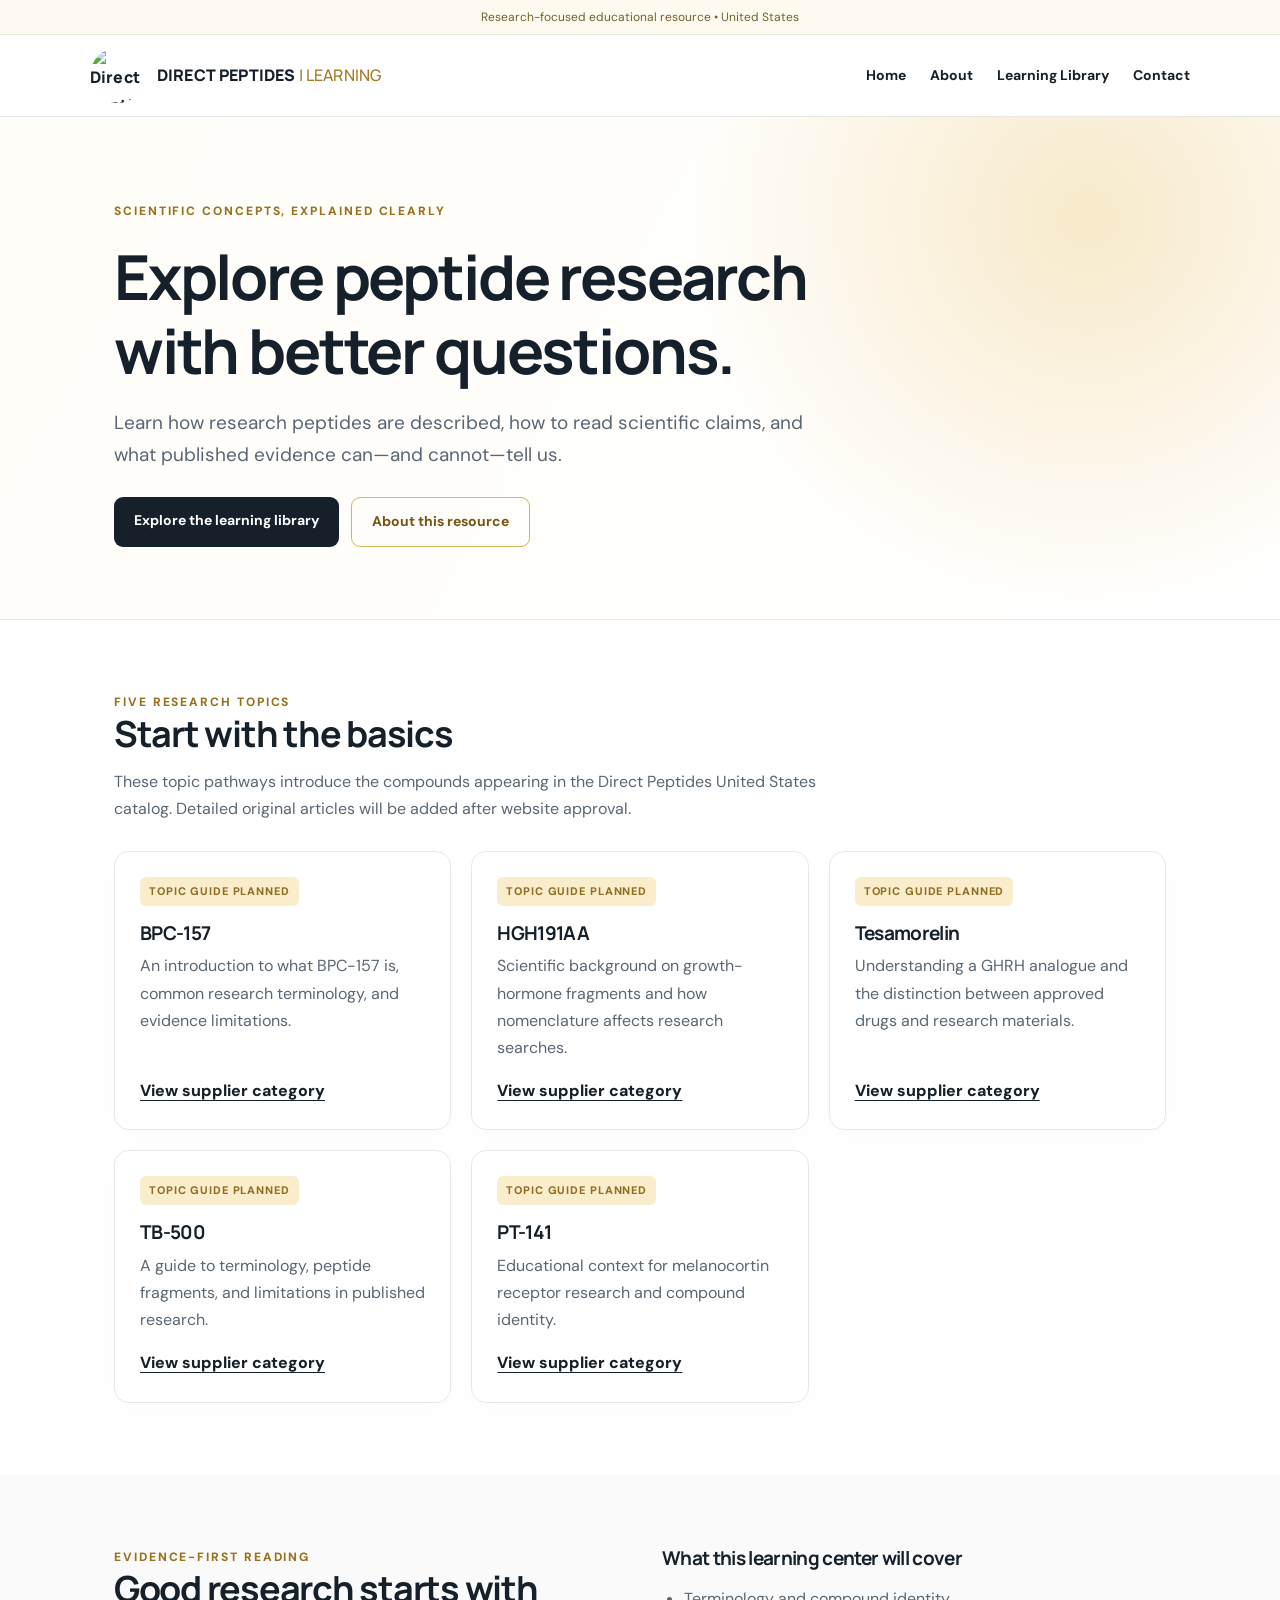
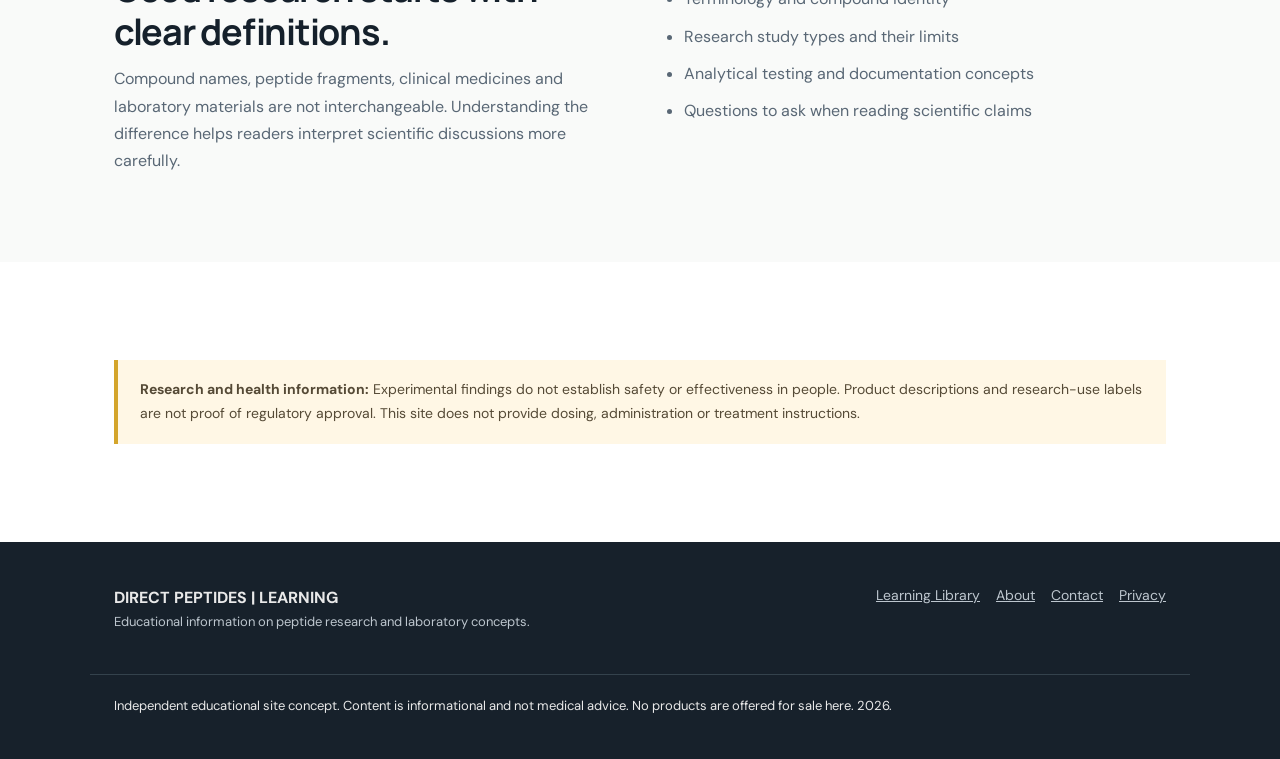
==== index.html @ 6fef6905 "Add files via upload" ====
<!doctype html><html lang="en"><head><meta charset="utf-8"><meta name="viewport" content="width=device-width, initial-scale=1"><title>Direct Peptides Learning Center | Peptide Research Education</title><meta name="description" content="A clear educational resource covering peptide research terminology, evidence limits, and scientific reading basics."><meta name="robots" content="index,follow"><link rel="icon" href="assets/direct-peptides-circle-400.png"><link rel="stylesheet" href="styles.css"></head><body><div class="top">Research-focused educational resource • United States</div><header><div class="wrap nav"><a class="brand" href="index.html"><img src="assets/direct-peptides-circle-400.png" width="55" height="55" alt="Direct Peptides circular logo"><span>DIRECT PEPTIDES <span style="font-weight:500;color:#a47b24">| LEARNING</span></span></a><button class="hamb" data-menu aria-label="Toggle navigation" aria-expanded="false">Menu ☰</button><nav class="links" data-nav aria-label="Main navigation"><a href="index.html">Home</a><a href="about.html">About</a><a href="library.html">Learning Library</a><a href="contact.html">Contact</a></nav></div></header><main><section class="hero"><div class="wrap"><div class="eyebrow">Scientific concepts, explained clearly</div><h1>Explore peptide research with better questions.</h1><p class="lead">Learn how research peptides are described, how to read scientific claims, and what published evidence can—and cannot—tell us.</p><div class="actions"><a class="btn" href="library.html">Explore the learning library</a><a class="btn outline" href="about.html">About this resource</a></div></div></section><section class="section"><div class="wrap"><div class="intro"><div class="eyebrow">Five research topics</div><h2>Start with the basics</h2><p>These topic pathways introduce the compounds appearing in the Direct Peptides United States catalog. Detailed original articles will be added after website approval.</p></div><div class="grid"><article class="card"><span class="tag">Topic guide planned</span><h3>BPC-157</h3><p>An introduction to what BPC-157 is, common research terminology, and evidence limitations.</p><a href="https://united-states.direct-peptides.com/bpc-157-category/" rel="nofollow noopener" target="_blank">View supplier category</a></article><article class="card"><span class="tag">Topic guide planned</span><h3>HGH191AA</h3><p>Scientific background on growth-hormone fragments and how nomenclature affects research searches.</p><a href="https://united-states.direct-peptides.com/hgh191aa-category/" rel="nofollow noopener" target="_blank">View supplier category</a></article><article class="card"><span class="tag">Topic guide planned</span><h3>Tesamorelin</h3><p>Understanding a GHRH analogue and the distinction between approved drugs and research materials.</p><a href="https://united-states.direct-peptides.com/tesamorelin-category/" rel="nofollow noopener" target="_blank">View supplier category</a></article><article class="card"><span class="tag">Topic guide planned</span><h3>TB-500</h3><p>A guide to terminology, peptide fragments, and limitations in published research.</p><a href="https://united-states.direct-peptides.com/tb-500-category/" rel="nofollow noopener" target="_blank">View supplier category</a></article><article class="card"><span class="tag">Topic guide planned</span><h3>PT-141</h3><p>Educational context for melanocortin receptor research and compound identity.</p><a href="https://united-states.direct-peptides.com/pt-141-category/" rel="nofollow noopener" target="_blank">View supplier category</a></article></div></div></section><section class="section alt"><div class="wrap split"><div><div class="eyebrow">Evidence-first reading</div><h2>Good research starts with clear definitions.</h2><p>Compound names, peptide fragments, clinical medicines and laboratory materials are not interchangeable. Understanding the difference helps readers interpret scientific discussions more carefully.</p></div><div><h3>What this learning center will cover</h3><ul class="bullets"><li>Terminology and compound identity</li><li>Research study types and their limits</li><li>Analytical testing and documentation concepts</li><li>Questions to ask when reading scientific claims</li></ul></div></div></section><section class="section"><div class="wrap"><div class="note"><strong>Research and health information:</strong> Experimental findings do not establish safety or effectiveness in people. Product descriptions and research-use labels are not proof of regulatory approval. This site does not provide dosing, administration or treatment instructions.</div></div></section></main><footer><div class="wrap foot"><div><strong>DIRECT PEPTIDES | LEARNING</strong><p class="small">Educational information on peptide research and laboratory concepts.</p></div><div class="footlinks"><a href="library.html">Learning Library</a><a href="about.html">About</a><a href="contact.html">Contact</a><a href="privacy.html">Privacy</a></div></div><div class="wrap small" style="border-top:1px solid #34424c;padding-top:20px;margin-top:25px">Independent educational site concept. Content is informational and not medical advice. No products are offered for sale here. 2026.</div></footer><script src="script.js" defer></script></body></html>
---- styles.css ----
@import url('https://fonts.googleapis.com/css2?family=DM+Sans:wght@400;500;600;700&family=Manrope:wght@500;600;700;800&display=swap');
:root{--gold:#ba8b22;--goldsoft:#f9edcb;--ink:#15202b;--muted:#596775;--line:#e7e8e5;--cream:#fffaf0}*{box-sizing:border-box}html{scroll-behavior:smooth}body{margin:0;color:var(--ink);font:16px/1.7 'DM Sans',Arial,sans-serif;background:#fff}a{color:inherit}a:hover{color:#926a15}.wrap{max-width:1100px;margin:auto;padding:0 24px}.top{background:var(--cream);border-bottom:1px solid var(--line);font-size:12px;color:#755f2d;text-align:center;padding:7px 12px}.nav{display:flex;align-items:center;justify-content:space-between;gap:20px;padding:13px 0}.brand{display:flex;align-items:center;gap:12px;text-decoration:none;font-family:Manrope,Arial,sans-serif;font-weight:800;letter-spacing:.01em}.brand img{height:55px;width:55px;border-radius:50%}.links{display:flex;align-items:center;gap:24px}.links a{text-decoration:none;font-size:14px;font-weight:700}.hamb{display:none;background:white;border:1px solid var(--line);border-radius:9px;padding:8px 13px;font:inherit;cursor:pointer}.hero{background:radial-gradient(circle at 85% 20%,#f8eaca 0,transparent 34%),linear-gradient(120deg,#fffdf8,#fff);border-top:1px solid var(--line);border-bottom:1px solid var(--line);padding:84px 0 72px}.eyebrow{font-size:12px;text-transform:uppercase;letter-spacing:.16em;font-weight:800;color:#99701c}h1,h2,h3{font-family:Manrope,Arial,sans-serif;line-height:1.2;letter-spacing:-.035em}h1{font-size:clamp(38px,6vw,62px);max-width:800px;margin:18px 0}h2{font-size:clamp(27px,3.5vw,36px);margin:0 0 12px}h3{font-size:19px;margin:0 0 8px}p{margin:0 0 16px;color:var(--muted)}.lead{font-size:19px;max-width:690px}.btn{display:inline-block;background:var(--ink);color:#fff;text-decoration:none;padding:12px 20px;border-radius:9px;font-weight:700;font-size:14px}.btn:hover{color:white;background:#353f49}.btn.outline{background:transparent;border:1px solid #d6b45c;color:#755511}.actions{display:flex;gap:12px;flex-wrap:wrap;margin-top:26px}.section{padding:72px 0}.section.alt{background:#f9faf9}.intro{max-width:710px;margin-bottom:29px}.grid{display:grid;grid-template-columns:repeat(3,1fr);gap:20px}.card{border:1px solid var(--line);border-radius:15px;background:#fff;padding:25px;box-shadow:0 5px 24px #00000005;display:flex;flex-direction:column}.card .tag{display:inline-block;color:#916c22;background:var(--goldsoft);font-weight:800;font-size:11px;letter-spacing:.08em;text-transform:uppercase;padding:5px 9px;border-radius:6px;margin-bottom:16px;align-self:flex-start}.card a{font-weight:800;text-decoration:underline;text-underline-offset:4px;margin-top:auto}.note{border-left:4px solid #d4a52b;background:#fff7e5;padding:18px 22px;color:#554a36;font-size:14px;margin:26px 0}.split{display:grid;grid-template-columns:1fr 1fr;gap:44px;align-items:start}.bullets{padding-left:22px;color:var(--muted)}.bullets li{margin:10px 0}footer{background:#17212b;color:#e9e9e9;padding:42px 0}footer p,footer a{color:#bdc6ce}footer a{font-size:14px}.foot{display:flex;justify-content:space-between;gap:20px;flex-wrap:wrap}.footlinks{display:flex;gap:16px;flex-wrap:wrap}.small{font-size:13px}.search{padding:13px 16px;border:1px solid #dce0e1;border-radius:9px;width:100%;font:inherit;margin:14px 0 25px}.hidden{display:none!important}.breadcrumbs{font-size:13px;color:#7a7c80;margin:22px 0}.pagehead{padding:55px 0 22px}.pagehead h1{font-size:clamp(34px,5vw,46px)}@media(max-width:760px){.hamb{display:block}.nav{position:relative}.links{display:none;position:absolute;right:0;left:0;top:78px;z-index:30;background:white;border:1px solid var(--line);box-shadow:0 12px 28px #0001;padding:20px;flex-direction:column;align-items:stretch}.links.open{display:flex}.hero{padding:58px 0}.grid,.split{grid-template-columns:1fr}.section{padding:54px 0}.brand img{height:46px;width:46px}}
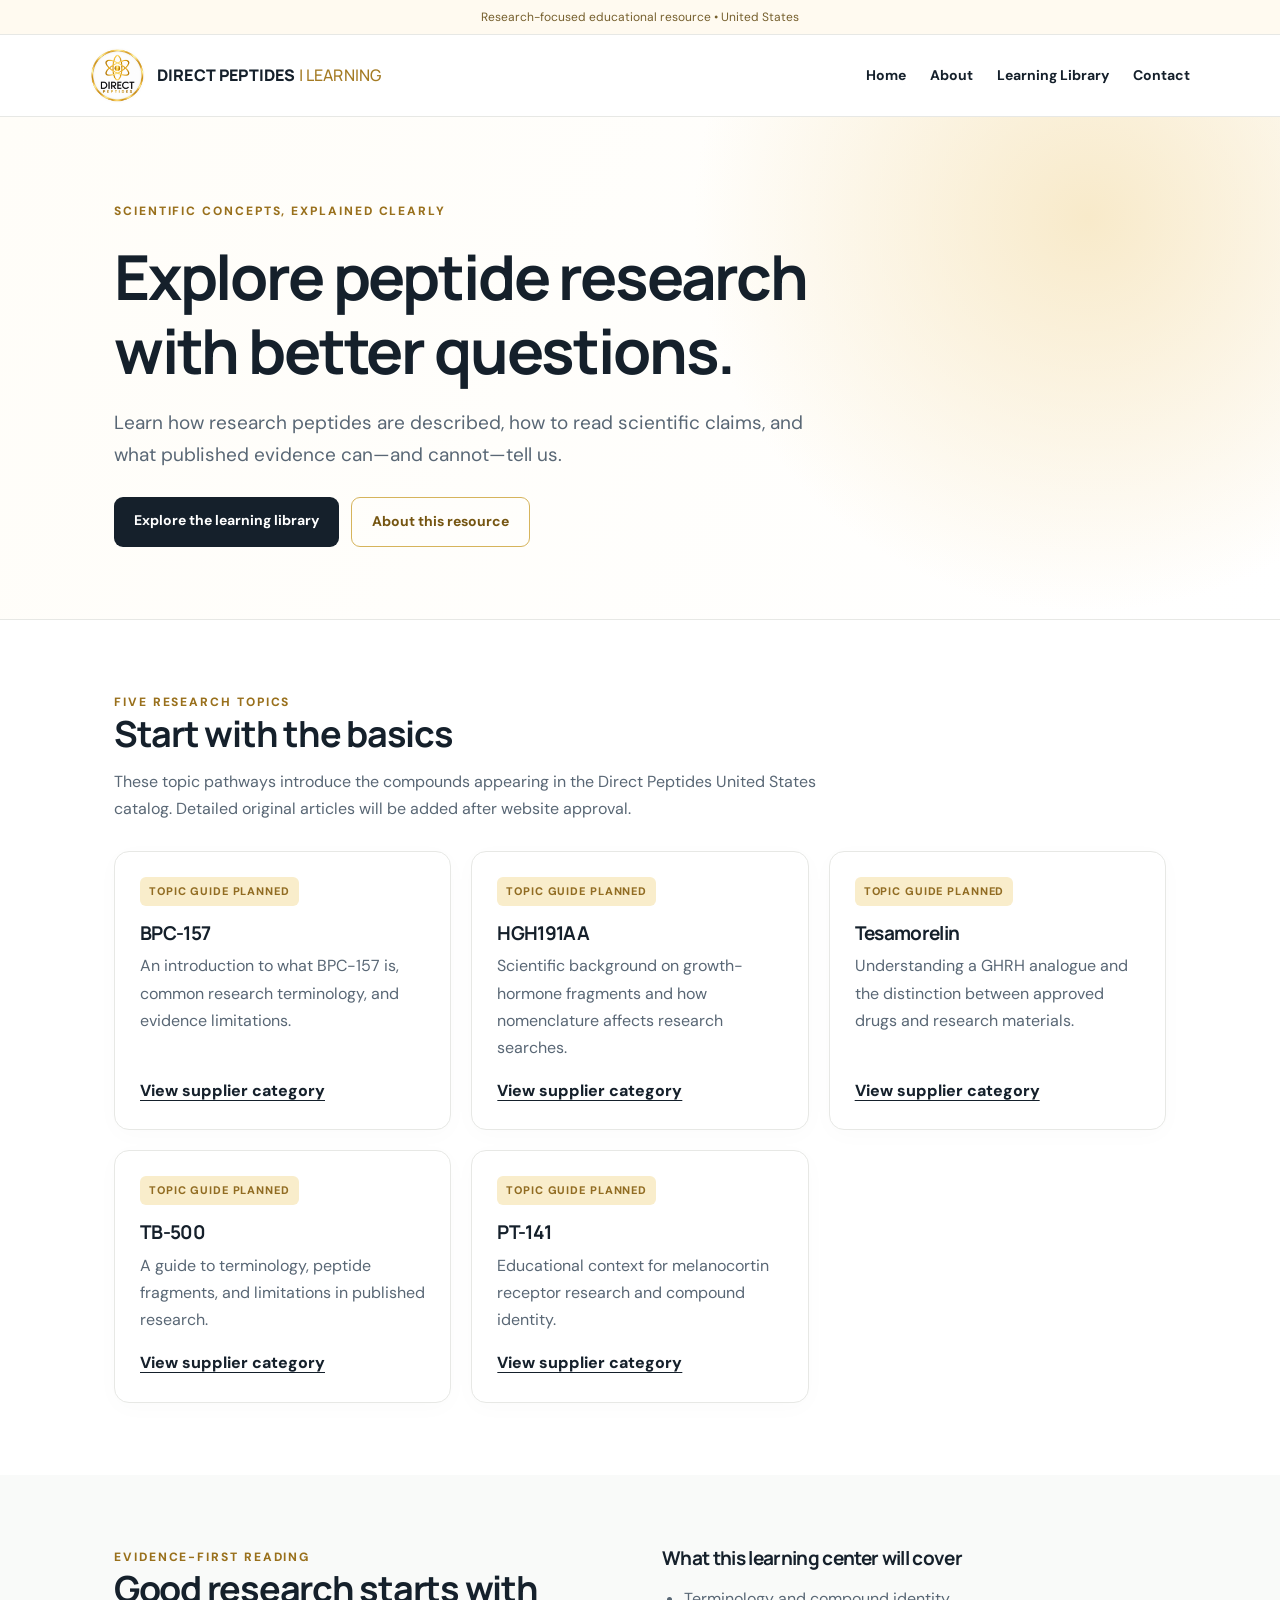
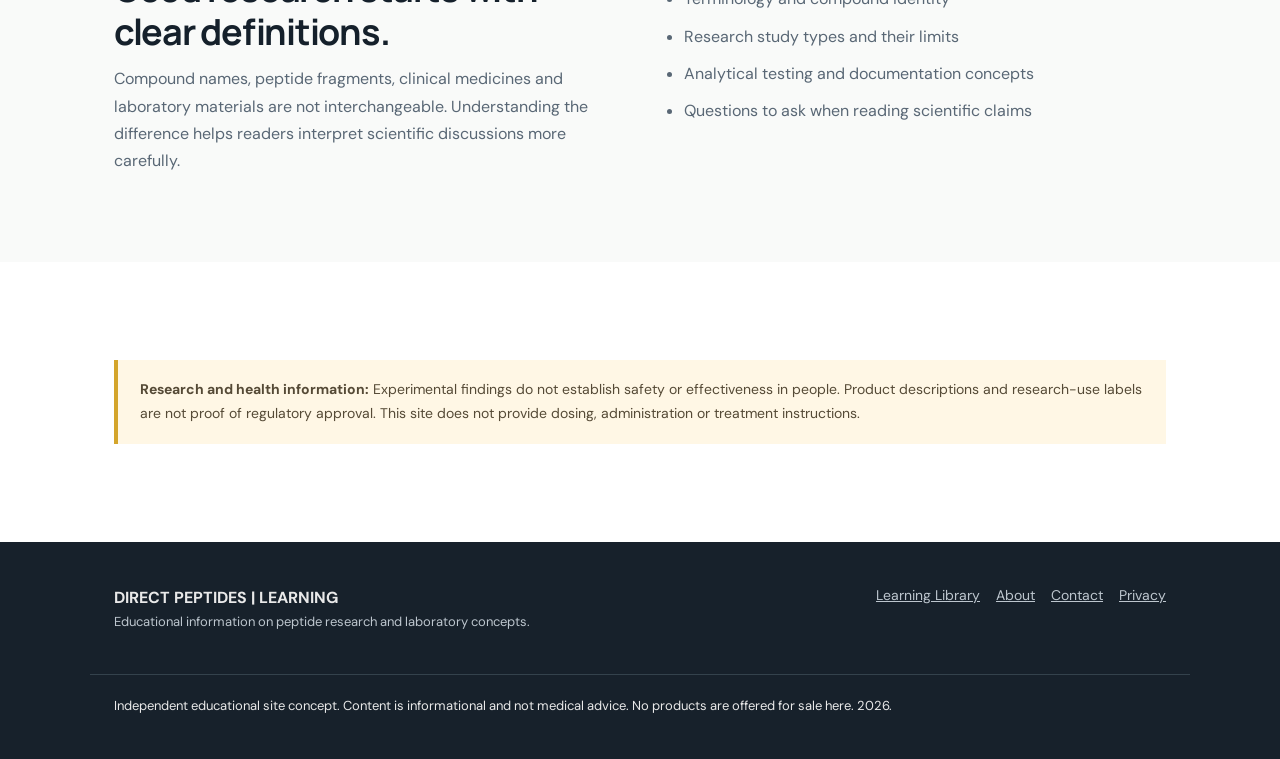
==== commit 07303e00: "Add files via upload" ====
--- a/index.html
+++ b/index.html
@@ -1 +1,3 @@
-<!doctype html><html lang="en"><head><meta charset="utf-8"><meta name="viewport" content="width=device-width, initial-scale=1"><title>Direct Peptides Learning Center | Peptide Research Education</title><meta name="description" content="A clear educational resource covering peptide research terminology, evidence limits, and scientific reading basics."><meta name="robots" content="index,follow"><link rel="icon" href="assets/direct-peptides-circle-400.png"><link rel="stylesheet" href="styles.css"></head><body><div class="top">Research-focused educational resource • United States</div><header><div class="wrap nav"><a class="brand" href="index.html"><img src="assets/direct-peptides-circle-400.png" width="55" height="55" alt="Direct Peptides circular logo"><span>DIRECT PEPTIDES <span style="font-weight:500;color:#a47b24">| LEARNING</span></span></a><button class="hamb" data-menu aria-label="Toggle navigation" aria-expanded="false">Menu ☰</button><nav class="links" data-nav aria-label="Main navigation"><a href="index.html">Home</a><a href="about.html">About</a><a href="library.html">Learning Library</a><a href="contact.html">Contact</a></nav></div></header><main><section class="hero"><div class="wrap"><div class="eyebrow">Scientific concepts, explained clearly</div><h1>Explore peptide research with better questions.</h1><p class="lead">Learn how research peptides are described, how to read scientific claims, and what published evidence can—and cannot—tell us.</p><div class="actions"><a class="btn" href="library.html">Explore the learning library</a><a class="btn outline" href="about.html">About this resource</a></div></div></section><section class="section"><div class="wrap"><div class="intro"><div class="eyebrow">Five research topics</div><h2>Start with the basics</h2><p>These topic pathways introduce the compounds appearing in the Direct Peptides United States catalog. Detailed original articles will be added after website approval.</p></div><div class="grid"><article class="card"><span class="tag">Topic guide planned</span><h3>BPC-157</h3><p>An introduction to what BPC-157 is, common research terminology, and evidence limitations.</p><a href="https://united-states.direct-peptides.com/bpc-157-category/" rel="nofollow noopener" target="_blank">View supplier category</a></article><article class="card"><span class="tag">Topic guide planned</span><h3>HGH191AA</h3><p>Scientific background on growth-hormone fragments and how nomenclature affects research searches.</p><a href="https://united-states.direct-peptides.com/hgh191aa-category/" rel="nofollow noopener" target="_blank">View supplier category</a></article><article class="card"><span class="tag">Topic guide planned</span><h3>Tesamorelin</h3><p>Understanding a GHRH analogue and the distinction between approved drugs and research materials.</p><a href="https://united-states.direct-peptides.com/tesamorelin-category/" rel="nofollow noopener" target="_blank">View supplier category</a></article><article class="card"><span class="tag">Topic guide planned</span><h3>TB-500</h3><p>A guide to terminology, peptide fragments, and limitations in published research.</p><a href="https://united-states.direct-peptides.com/tb-500-category/" rel="nofollow noopener" target="_blank">View supplier category</a></article><article class="card"><span class="tag">Topic guide planned</span><h3>PT-141</h3><p>Educational context for melanocortin receptor research and compound identity.</p><a href="https://united-states.direct-peptides.com/pt-141-category/" rel="nofollow noopener" target="_blank">View supplier category</a></article></div></div></section><section class="section alt"><div class="wrap split"><div><div class="eyebrow">Evidence-first reading</div><h2>Good research starts with clear definitions.</h2><p>Compound names, peptide fragments, clinical medicines and laboratory materials are not interchangeable. Understanding the difference helps readers interpret scientific discussions more carefully.</p></div><div><h3>What this learning center will cover</h3><ul class="bullets"><li>Terminology and compound identity</li><li>Research study types and their limits</li><li>Analytical testing and documentation concepts</li><li>Questions to ask when reading scientific claims</li></ul></div></div></section><section class="section"><div class="wrap"><div class="note"><strong>Research and health information:</strong> Experimental findings do not establish safety or effectiveness in people. Product descriptions and research-use labels are not proof of regulatory approval. This site does not provide dosing, administration or treatment instructions.</div></div></section></main><footer><div class="wrap foot"><div><strong>DIRECT PEPTIDES | LEARNING</strong><p class="small">Educational information on peptide research and laboratory concepts.</p></div><div class="footlinks"><a href="library.html">Learning Library</a><a href="about.html">About</a><a href="contact.html">Contact</a><a href="privacy.html">Privacy</a></div></div><div class="wrap small" style="border-top:1px solid #34424c;padding-top:20px;margin-top:25px">Independent educational site concept. Content is informational and not medical advice. No products are offered for sale here. 2026.</div></footer><script src="script.js" defer></script></body></html>+<!DOCTYPE html>
+
+<html lang="en"><head><meta charset="utf-8"/><meta content="width=device-width, initial-scale=1" name="viewport"/><title>Direct Peptides Learning Center | Peptide Research Education</title><meta content="A clear educational resource covering peptide research terminology, evidence limits, and scientific reading basics." name="description"/><meta content="index,follow" name="robots"/><link href="direct-peptides-circle-400.png" rel="icon"/><link href="styles.css" rel="stylesheet"/><link href="https://directpeptides.github.io/direct-peptides-research.io/index.html" rel="canonical"/><meta content="#d8aa4b" name="theme-color"/></head><body><div class="top">Research-focused educational resource • United States</div><header><div class="wrap nav"><a class="brand" href="index.html"><img alt="Direct Peptides circular logo" height="55" src="direct-peptides-circle-400.png" width="55"/><span>DIRECT PEPTIDES <span style="font-weight:500;color:#a47b24">| LEARNING</span></span></a><button aria-expanded="false" aria-label="Toggle navigation" class="hamb" data-menu="">Menu ☰</button><nav aria-label="Main navigation" class="links" data-nav=""><a href="index.html">Home</a><a href="about.html">About</a><a href="library.html">Learning Library</a><a href="contact.html">Contact</a></nav></div></header><main><section class="hero"><div class="wrap"><div class="eyebrow">Scientific concepts, explained clearly</div><h1>Explore peptide research with better questions.</h1><p class="lead">Learn how research peptides are described, how to read scientific claims, and what published evidence can—and cannot—tell us.</p><div class="actions"><a class="btn" href="library.html">Explore the learning library</a><a class="btn outline" href="about.html">About this resource</a></div></div></section><section class="section"><div class="wrap"><div class="intro"><div class="eyebrow">Five research topics</div><h2>Start with the basics</h2><p>These topic pathways introduce the compounds appearing in the Direct Peptides United States catalog. Detailed original articles will be added after website approval.</p></div><div class="grid"><article class="card"><span class="tag">Topic guide planned</span><h3>BPC-157</h3><p>An introduction to what BPC-157 is, common research terminology, and evidence limitations.</p><a href="https://united-states.direct-peptides.com/bpc-157-category/" rel="nofollow noopener" target="_blank">View supplier category</a></article><article class="card"><span class="tag">Topic guide planned</span><h3>HGH191AA</h3><p>Scientific background on growth-hormone fragments and how nomenclature affects research searches.</p><a href="https://united-states.direct-peptides.com/hgh191aa-category/" rel="nofollow noopener" target="_blank">View supplier category</a></article><article class="card"><span class="tag">Topic guide planned</span><h3>Tesamorelin</h3><p>Understanding a GHRH analogue and the distinction between approved drugs and research materials.</p><a href="https://united-states.direct-peptides.com/tesamorelin-category/" rel="nofollow noopener" target="_blank">View supplier category</a></article><article class="card"><span class="tag">Topic guide planned</span><h3>TB-500</h3><p>A guide to terminology, peptide fragments, and limitations in published research.</p><a href="https://united-states.direct-peptides.com/tb-500-category/" rel="nofollow noopener" target="_blank">View supplier category</a></article><article class="card"><span class="tag">Topic guide planned</span><h3>PT-141</h3><p>Educational context for melanocortin receptor research and compound identity.</p><a href="https://united-states.direct-peptides.com/pt-141-category/" rel="nofollow noopener" target="_blank">View supplier category</a></article></div></div></section><section class="section alt"><div class="wrap split"><div><div class="eyebrow">Evidence-first reading</div><h2>Good research starts with clear definitions.</h2><p>Compound names, peptide fragments, clinical medicines and laboratory materials are not interchangeable. Understanding the difference helps readers interpret scientific discussions more carefully.</p></div><div><h3>What this learning center will cover</h3><ul class="bullets"><li>Terminology and compound identity</li><li>Research study types and their limits</li><li>Analytical testing and documentation concepts</li><li>Questions to ask when reading scientific claims</li></ul></div></div></section><section class="section"><div class="wrap"><div class="note"><strong>Research and health information:</strong> Experimental findings do not establish safety or effectiveness in people. Product descriptions and research-use labels are not proof of regulatory approval. This site does not provide dosing, administration or treatment instructions.</div></div></section></main><footer><div class="wrap foot"><div><strong>DIRECT PEPTIDES | LEARNING</strong><p class="small">Educational information on peptide research and laboratory concepts.</p></div><div class="footlinks"><a href="library.html">Learning Library</a><a href="about.html">About</a><a href="contact.html">Contact</a><a href="privacy.html">Privacy</a></div></div><div class="wrap small" style="border-top:1px solid #34424c;padding-top:20px;margin-top:25px">Independent educational site concept. Content is informational and not medical advice. No products are offered for sale here. 2026.</div></footer><script defer="" src="script.js"></script></body></html>
--- a/styles.css
+++ b/styles.css
@@ -1,2 +1,18 @@
 @import url('https://fonts.googleapis.com/css2?family=DM+Sans:wght@400;500;600;700&family=Manrope:wght@500;600;700;800&display=swap');
 :root{--gold:#ba8b22;--goldsoft:#f9edcb;--ink:#15202b;--muted:#596775;--line:#e7e8e5;--cream:#fffaf0}*{box-sizing:border-box}html{scroll-behavior:smooth}body{margin:0;color:var(--ink);font:16px/1.7 'DM Sans',Arial,sans-serif;background:#fff}a{color:inherit}a:hover{color:#926a15}.wrap{max-width:1100px;margin:auto;padding:0 24px}.top{background:var(--cream);border-bottom:1px solid var(--line);font-size:12px;color:#755f2d;text-align:center;padding:7px 12px}.nav{display:flex;align-items:center;justify-content:space-between;gap:20px;padding:13px 0}.brand{display:flex;align-items:center;gap:12px;text-decoration:none;font-family:Manrope,Arial,sans-serif;font-weight:800;letter-spacing:.01em}.brand img{height:55px;width:55px;border-radius:50%}.links{display:flex;align-items:center;gap:24px}.links a{text-decoration:none;font-size:14px;font-weight:700}.hamb{display:none;background:white;border:1px solid var(--line);border-radius:9px;padding:8px 13px;font:inherit;cursor:pointer}.hero{background:radial-gradient(circle at 85% 20%,#f8eaca 0,transparent 34%),linear-gradient(120deg,#fffdf8,#fff);border-top:1px solid var(--line);border-bottom:1px solid var(--line);padding:84px 0 72px}.eyebrow{font-size:12px;text-transform:uppercase;letter-spacing:.16em;font-weight:800;color:#99701c}h1,h2,h3{font-family:Manrope,Arial,sans-serif;line-height:1.2;letter-spacing:-.035em}h1{font-size:clamp(38px,6vw,62px);max-width:800px;margin:18px 0}h2{font-size:clamp(27px,3.5vw,36px);margin:0 0 12px}h3{font-size:19px;margin:0 0 8px}p{margin:0 0 16px;color:var(--muted)}.lead{font-size:19px;max-width:690px}.btn{display:inline-block;background:var(--ink);color:#fff;text-decoration:none;padding:12px 20px;border-radius:9px;font-weight:700;font-size:14px}.btn:hover{color:white;background:#353f49}.btn.outline{background:transparent;border:1px solid #d6b45c;color:#755511}.actions{display:flex;gap:12px;flex-wrap:wrap;margin-top:26px}.section{padding:72px 0}.section.alt{background:#f9faf9}.intro{max-width:710px;margin-bottom:29px}.grid{display:grid;grid-template-columns:repeat(3,1fr);gap:20px}.card{border:1px solid var(--line);border-radius:15px;background:#fff;padding:25px;box-shadow:0 5px 24px #00000005;display:flex;flex-direction:column}.card .tag{display:inline-block;color:#916c22;background:var(--goldsoft);font-weight:800;font-size:11px;letter-spacing:.08em;text-transform:uppercase;padding:5px 9px;border-radius:6px;margin-bottom:16px;align-self:flex-start}.card a{font-weight:800;text-decoration:underline;text-underline-offset:4px;margin-top:auto}.note{border-left:4px solid #d4a52b;background:#fff7e5;padding:18px 22px;color:#554a36;font-size:14px;margin:26px 0}.split{display:grid;grid-template-columns:1fr 1fr;gap:44px;align-items:start}.bullets{padding-left:22px;color:var(--muted)}.bullets li{margin:10px 0}footer{background:#17212b;color:#e9e9e9;padding:42px 0}footer p,footer a{color:#bdc6ce}footer a{font-size:14px}.foot{display:flex;justify-content:space-between;gap:20px;flex-wrap:wrap}.footlinks{display:flex;gap:16px;flex-wrap:wrap}.small{font-size:13px}.search{padding:13px 16px;border:1px solid #dce0e1;border-radius:9px;width:100%;font:inherit;margin:14px 0 25px}.hidden{display:none!important}.breadcrumbs{font-size:13px;color:#7a7c80;margin:22px 0}.pagehead{padding:55px 0 22px}.pagehead h1{font-size:clamp(34px,5vw,46px)}@media(max-width:760px){.hamb{display:block}.nav{position:relative}.links{display:none;position:absolute;right:0;left:0;top:78px;z-index:30;background:white;border:1px solid var(--line);box-shadow:0 12px 28px #0001;padding:20px;flex-direction:column;align-items:stretch}.links.open{display:flex}.hero{padding:58px 0}.grid,.split{grid-template-columns:1fr}.section{padding:54px 0}.brand img{height:46px;width:46px}}
+
+/* Article publishing system */
+.article-layout{max-width:790px;margin:0 auto;padding:62px 22px 85px}
+.article-layout h1{font-size:clamp(2rem,5vw,3.4rem);line-height:1.15;letter-spacing:-.035em}
+.article-layout h2{margin-top:2.2rem;margin-bottom:.8rem;font-size:1.55rem}
+.article-layout h3{margin-top:1.6rem;margin-bottom:.6rem}
+.article-layout p,.article-layout li{line-height:1.85}
+.article-layout img{max-width:100%;height:auto}
+.article-layout a{overflow-wrap:anywhere}
+.article-meta{font-size:.89rem;color:#6b7280;margin-bottom:1.4rem}
+.article-body{font-size:1.075rem}
+.article-body blockquote{border-left:3px solid #cfad57;padding-left:1.25rem;margin:1.5rem 0;color:#4b5563}
+.article-body table{display:block;overflow-x:auto;border-collapse:collapse}
+.article-body th,.article-body td{border:1px solid #ddd;padding:10px}
+.article-return{display:inline-block;margin-bottom:28px}
+@media(max-width:600px){.article-layout{padding:35px 18px 60px}.brand img{height:45px;width:45px}}
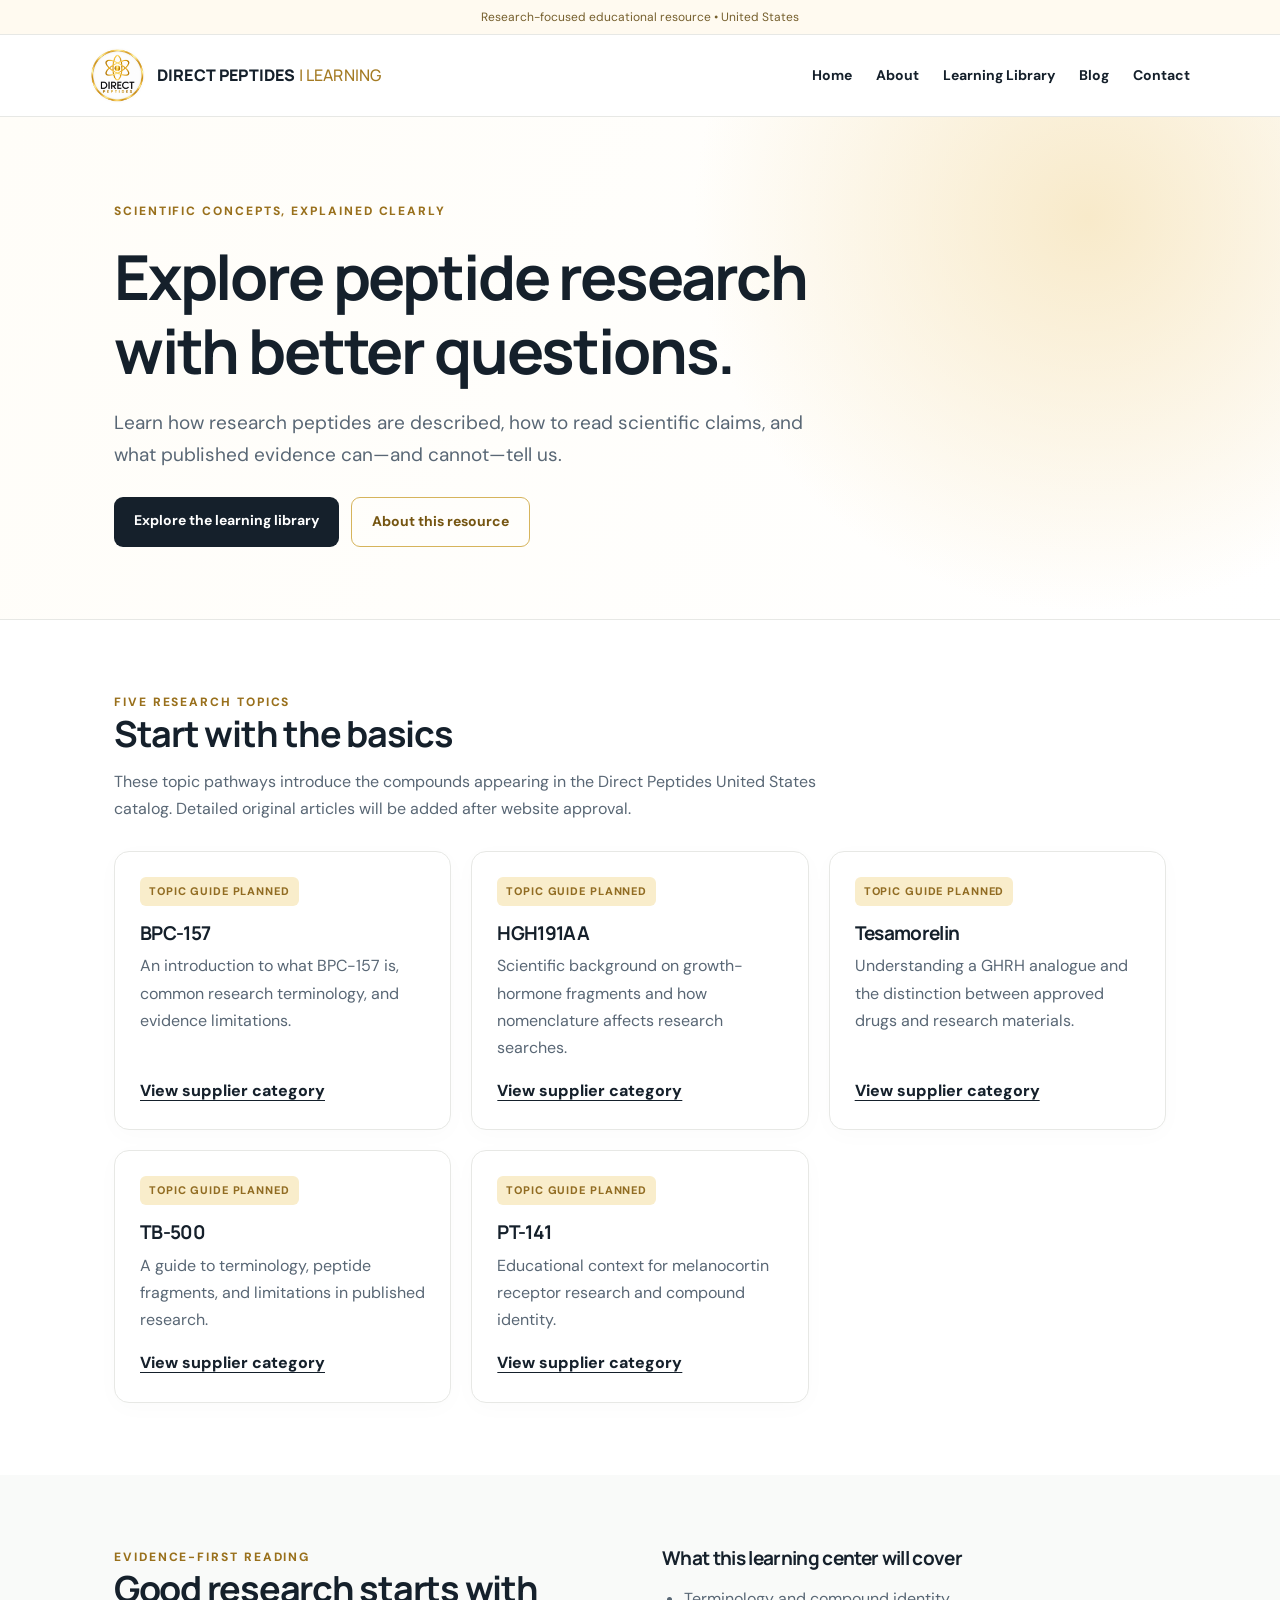
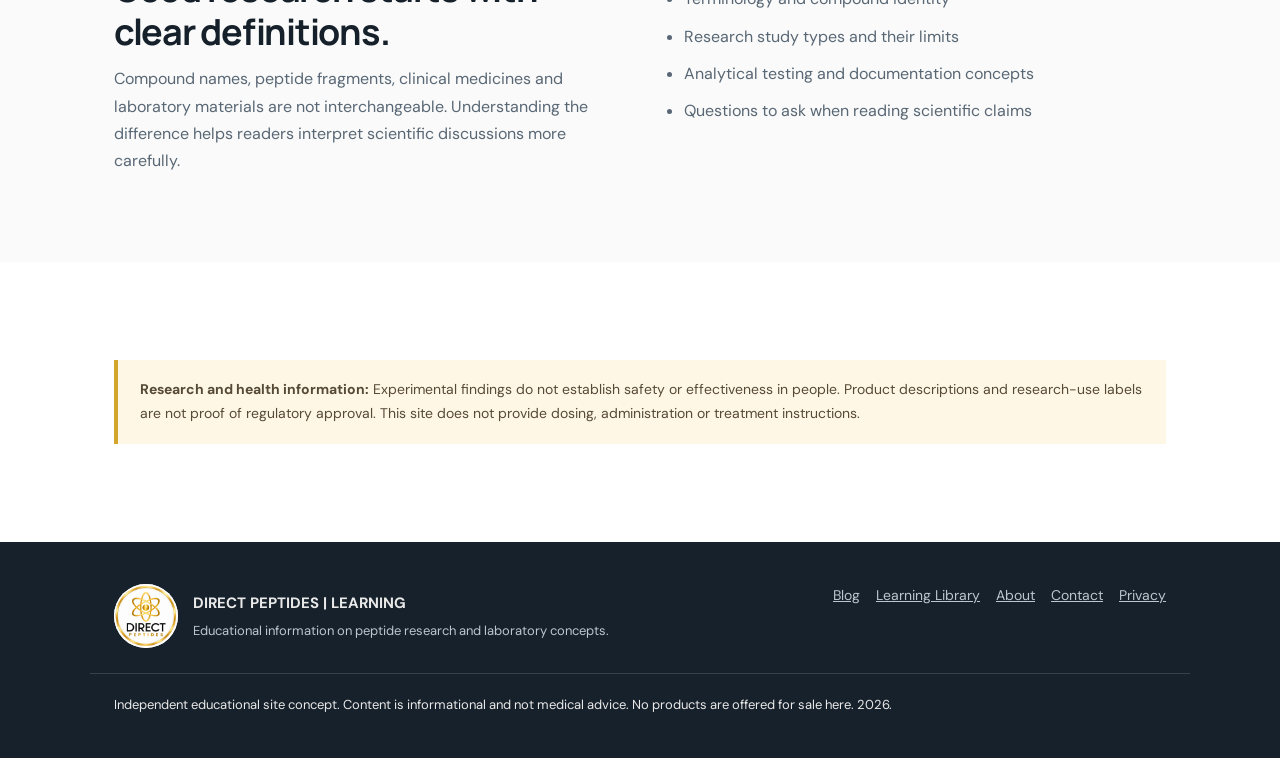
==== commit a1ef019f: "Add files via upload" ====
--- a/index.html
+++ b/index.html
@@ -1,3 +1,3 @@
 <!DOCTYPE html>
 
-<html lang="en"><head><meta charset="utf-8"/><meta content="width=device-width, initial-scale=1" name="viewport"/><title>Direct Peptides Learning Center | Peptide Research Education</title><meta content="A clear educational resource covering peptide research terminology, evidence limits, and scientific reading basics." name="description"/><meta content="index,follow" name="robots"/><link href="direct-peptides-circle-400.png" rel="icon"/><link href="styles.css" rel="stylesheet"/><link href="https://directpeptides.github.io/direct-peptides-research.io/index.html" rel="canonical"/><meta content="#d8aa4b" name="theme-color"/></head><body><div class="top">Research-focused educational resource • United States</div><header><div class="wrap nav"><a class="brand" href="index.html"><img alt="Direct Peptides circular logo" height="55" src="direct-peptides-circle-400.png" width="55"/><span>DIRECT PEPTIDES <span style="font-weight:500;color:#a47b24">| LEARNING</span></span></a><button aria-expanded="false" aria-label="Toggle navigation" class="hamb" data-menu="">Menu ☰</button><nav aria-label="Main navigation" class="links" data-nav=""><a href="index.html">Home</a><a href="about.html">About</a><a href="library.html">Learning Library</a><a href="contact.html">Contact</a></nav></div></header><main><section class="hero"><div class="wrap"><div class="eyebrow">Scientific concepts, explained clearly</div><h1>Explore peptide research with better questions.</h1><p class="lead">Learn how research peptides are described, how to read scientific claims, and what published evidence can—and cannot—tell us.</p><div class="actions"><a class="btn" href="library.html">Explore the learning library</a><a class="btn outline" href="about.html">About this resource</a></div></div></section><section class="section"><div class="wrap"><div class="intro"><div class="eyebrow">Five research topics</div><h2>Start with the basics</h2><p>These topic pathways introduce the compounds appearing in the Direct Peptides United States catalog. Detailed original articles will be added after website approval.</p></div><div class="grid"><article class="card"><span class="tag">Topic guide planned</span><h3>BPC-157</h3><p>An introduction to what BPC-157 is, common research terminology, and evidence limitations.</p><a href="https://united-states.direct-peptides.com/bpc-157-category/" rel="nofollow noopener" target="_blank">View supplier category</a></article><article class="card"><span class="tag">Topic guide planned</span><h3>HGH191AA</h3><p>Scientific background on growth-hormone fragments and how nomenclature affects research searches.</p><a href="https://united-states.direct-peptides.com/hgh191aa-category/" rel="nofollow noopener" target="_blank">View supplier category</a></article><article class="card"><span class="tag">Topic guide planned</span><h3>Tesamorelin</h3><p>Understanding a GHRH analogue and the distinction between approved drugs and research materials.</p><a href="https://united-states.direct-peptides.com/tesamorelin-category/" rel="nofollow noopener" target="_blank">View supplier category</a></article><article class="card"><span class="tag">Topic guide planned</span><h3>TB-500</h3><p>A guide to terminology, peptide fragments, and limitations in published research.</p><a href="https://united-states.direct-peptides.com/tb-500-category/" rel="nofollow noopener" target="_blank">View supplier category</a></article><article class="card"><span class="tag">Topic guide planned</span><h3>PT-141</h3><p>Educational context for melanocortin receptor research and compound identity.</p><a href="https://united-states.direct-peptides.com/pt-141-category/" rel="nofollow noopener" target="_blank">View supplier category</a></article></div></div></section><section class="section alt"><div class="wrap split"><div><div class="eyebrow">Evidence-first reading</div><h2>Good research starts with clear definitions.</h2><p>Compound names, peptide fragments, clinical medicines and laboratory materials are not interchangeable. Understanding the difference helps readers interpret scientific discussions more carefully.</p></div><div><h3>What this learning center will cover</h3><ul class="bullets"><li>Terminology and compound identity</li><li>Research study types and their limits</li><li>Analytical testing and documentation concepts</li><li>Questions to ask when reading scientific claims</li></ul></div></div></section><section class="section"><div class="wrap"><div class="note"><strong>Research and health information:</strong> Experimental findings do not establish safety or effectiveness in people. Product descriptions and research-use labels are not proof of regulatory approval. This site does not provide dosing, administration or treatment instructions.</div></div></section></main><footer><div class="wrap foot"><div><strong>DIRECT PEPTIDES | LEARNING</strong><p class="small">Educational information on peptide research and laboratory concepts.</p></div><div class="footlinks"><a href="library.html">Learning Library</a><a href="about.html">About</a><a href="contact.html">Contact</a><a href="privacy.html">Privacy</a></div></div><div class="wrap small" style="border-top:1px solid #34424c;padding-top:20px;margin-top:25px">Independent educational site concept. Content is informational and not medical advice. No products are offered for sale here. 2026.</div></footer><script defer="" src="script.js"></script></body></html>+<html lang="en"><head><meta charset="utf-8"/><meta content="width=device-width, initial-scale=1" name="viewport"/><title>Direct Peptides Learning Center | Peptide Research Education</title><meta content="A clear educational resource covering peptide research terminology, evidence limits, and scientific reading basics." name="description"/><meta content="index,follow" name="robots"/><link href="styles.css" rel="stylesheet"/><link href="https://directpeptides.github.io/direct-peptides-research.io/index.html" rel="canonical"/><meta content="#d8aa4b" name="theme-color"/><link href="favicon.png" rel="icon" type="image/png"/></head><body><div class="top">Research-focused educational resource • United States</div><header><div class="wrap nav"><a class="brand" href="index.html"><img alt="Direct Peptides Learning Center logo" height="55" src="direct-peptides-circle-400.png" width="55"/><span>DIRECT PEPTIDES <span style="font-weight:500;color:#a47b24">| LEARNING</span></span></a><button aria-expanded="false" aria-label="Toggle navigation" class="hamb" data-menu="">Menu ☰</button><nav aria-label="Main navigation" class="links" data-nav=""><a href="index.html">Home</a><a href="about.html">About</a><a href="library.html">Learning Library</a><a href="blog.html">Blog</a><a href="contact.html">Contact</a></nav></div></header><main><section class="hero"><div class="wrap"><div class="eyebrow">Scientific concepts, explained clearly</div><h1>Explore peptide research with better questions.</h1><p class="lead">Learn how research peptides are described, how to read scientific claims, and what published evidence can—and cannot—tell us.</p><div class="actions"><a class="btn" href="library.html">Explore the learning library</a><a class="btn outline" href="about.html">About this resource</a></div></div></section><section class="section"><div class="wrap"><div class="intro"><div class="eyebrow">Five research topics</div><h2>Start with the basics</h2><p>These topic pathways introduce the compounds appearing in the Direct Peptides United States catalog. Detailed original articles will be added after website approval.</p></div><div class="grid"><article class="card"><span class="tag">Topic guide planned</span><h3>BPC-157</h3><p>An introduction to what BPC-157 is, common research terminology, and evidence limitations.</p><a href="https://united-states.direct-peptides.com/bpc-157-category/" rel="nofollow noopener" target="_blank">View supplier category</a></article><article class="card"><span class="tag">Topic guide planned</span><h3>HGH191AA</h3><p>Scientific background on growth-hormone fragments and how nomenclature affects research searches.</p><a href="https://united-states.direct-peptides.com/hgh191aa-category/" rel="nofollow noopener" target="_blank">View supplier category</a></article><article class="card"><span class="tag">Topic guide planned</span><h3>Tesamorelin</h3><p>Understanding a GHRH analogue and the distinction between approved drugs and research materials.</p><a href="https://united-states.direct-peptides.com/tesamorelin-category/" rel="nofollow noopener" target="_blank">View supplier category</a></article><article class="card"><span class="tag">Topic guide planned</span><h3>TB-500</h3><p>A guide to terminology, peptide fragments, and limitations in published research.</p><a href="https://united-states.direct-peptides.com/tb-500-category/" rel="nofollow noopener" target="_blank">View supplier category</a></article><article class="card"><span class="tag">Topic guide planned</span><h3>PT-141</h3><p>Educational context for melanocortin receptor research and compound identity.</p><a href="https://united-states.direct-peptides.com/pt-141-category/" rel="nofollow noopener" target="_blank">View supplier category</a></article></div></div></section><section class="section alt"><div class="wrap split"><div><div class="eyebrow">Evidence-first reading</div><h2>Good research starts with clear definitions.</h2><p>Compound names, peptide fragments, clinical medicines and laboratory materials are not interchangeable. Understanding the difference helps readers interpret scientific discussions more carefully.</p></div><div><h3>What this learning center will cover</h3><ul class="bullets"><li>Terminology and compound identity</li><li>Research study types and their limits</li><li>Analytical testing and documentation concepts</li><li>Questions to ask when reading scientific claims</li></ul></div></div></section><section class="section"><div class="wrap"><div class="note"><strong>Research and health information:</strong> Experimental findings do not establish safety or effectiveness in people. Product descriptions and research-use labels are not proof of regulatory approval. This site does not provide dosing, administration or treatment instructions.</div></div></section></main><footer><div class="wrap foot"><div><div class="footer-brand"><img alt="Direct Peptides logo" height="64" src="direct-peptides-circle-400.png" width="64"/><div><strong>DIRECT PEPTIDES | LEARNING</strong><p class="small">Educational information on peptide research and laboratory concepts.</p></div></div></div><div class="footlinks"><a href="blog.html">Blog</a><a href="library.html">Learning Library</a><a href="about.html">About</a><a href="contact.html">Contact</a><a href="privacy.html">Privacy</a></div></div><div class="wrap small" style="border-top:1px solid #34424c;padding-top:20px;margin-top:25px">Independent educational site concept. Content is informational and not medical advice. No products are offered for sale here. 2026.</div></footer><script defer="" src="script.js"></script></body></html>
--- a/styles.css
+++ b/styles.css
@@ -16,3 +16,5 @@
 .article-body th,.article-body td{border:1px solid #ddd;padding:10px}
 .article-return{display:inline-block;margin-bottom:28px}
 @media(max-width:600px){.article-layout{padding:35px 18px 60px}.brand img{height:45px;width:45px}}
+
+.footer-brand{display:flex;align-items:center;gap:15px}.footer-brand img{width:64px;height:64px;border-radius:50%;object-fit:contain;background:white}.footer-brand p{margin:4px 0 0}.footer-brand strong{font-size:15px}@media(max-width:600px){.footer-brand img{width:54px;height:54px}.footer-brand{align-items:flex-start}}
